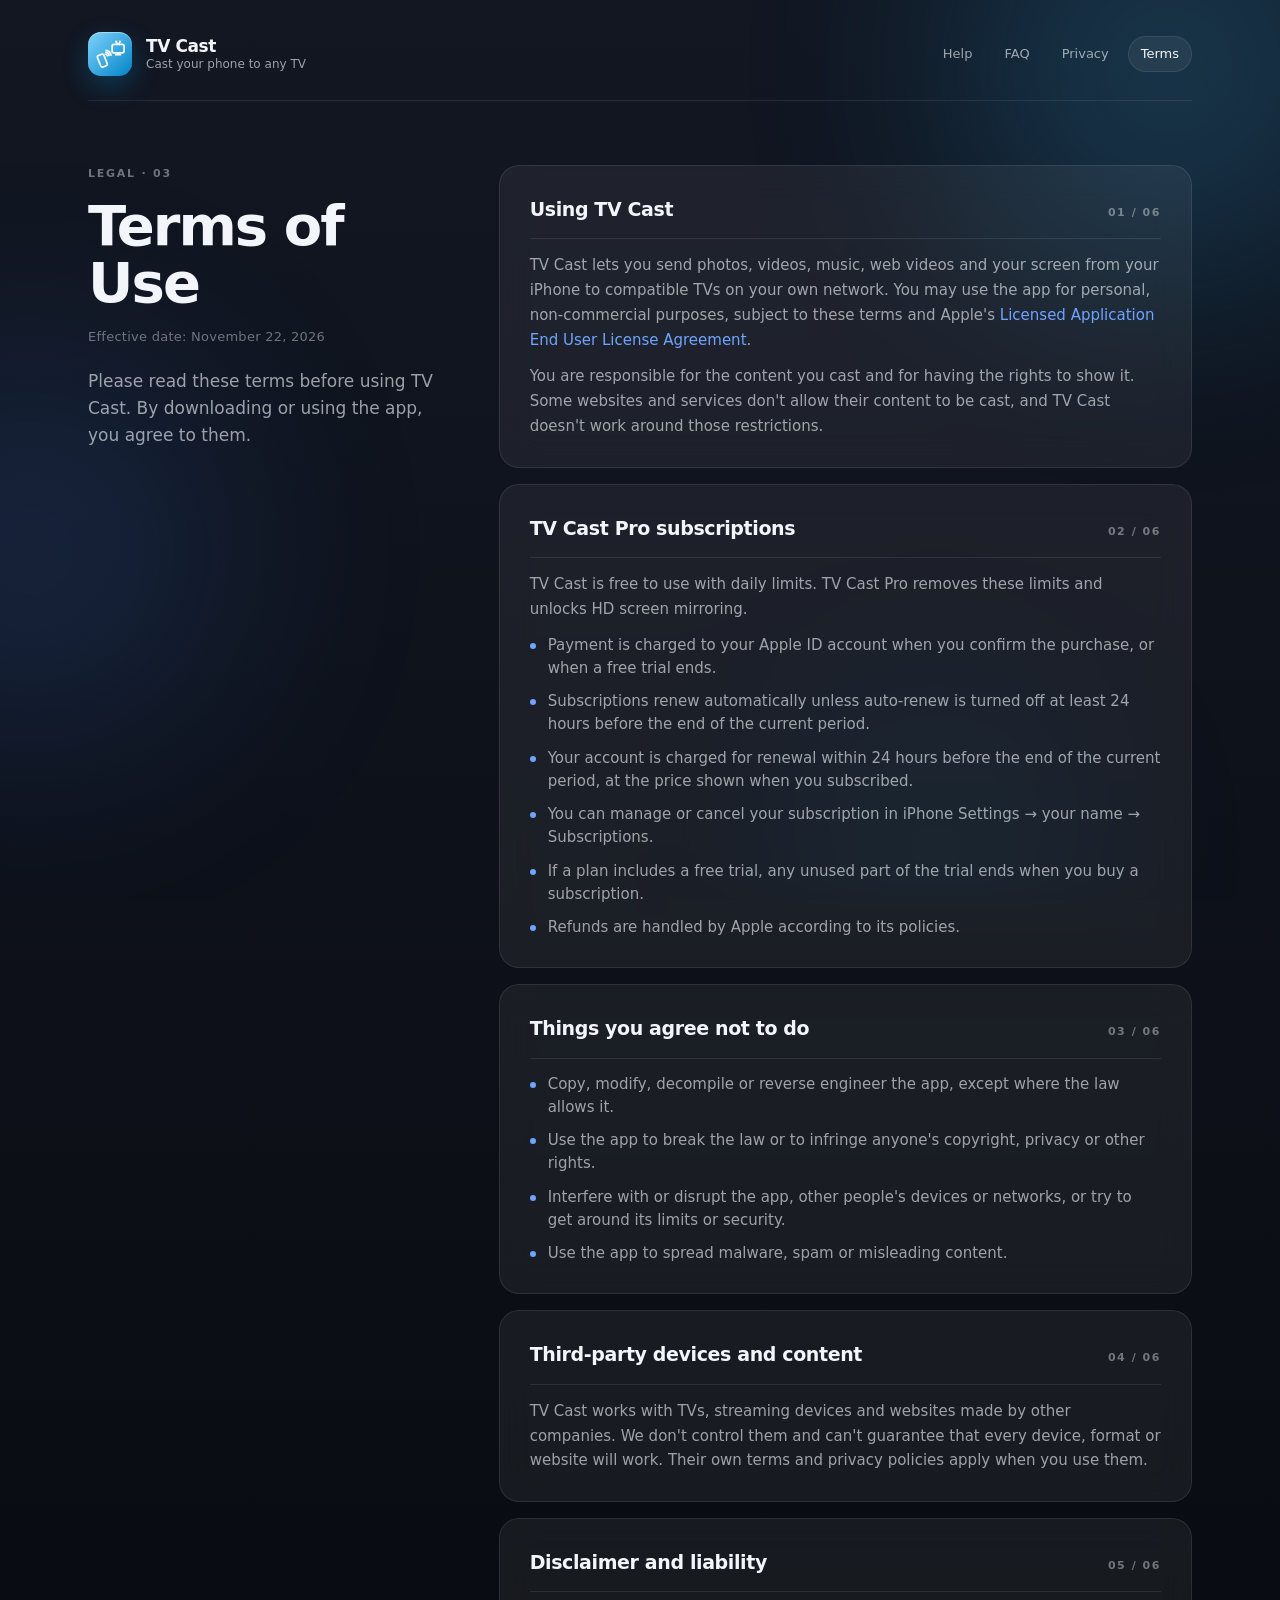
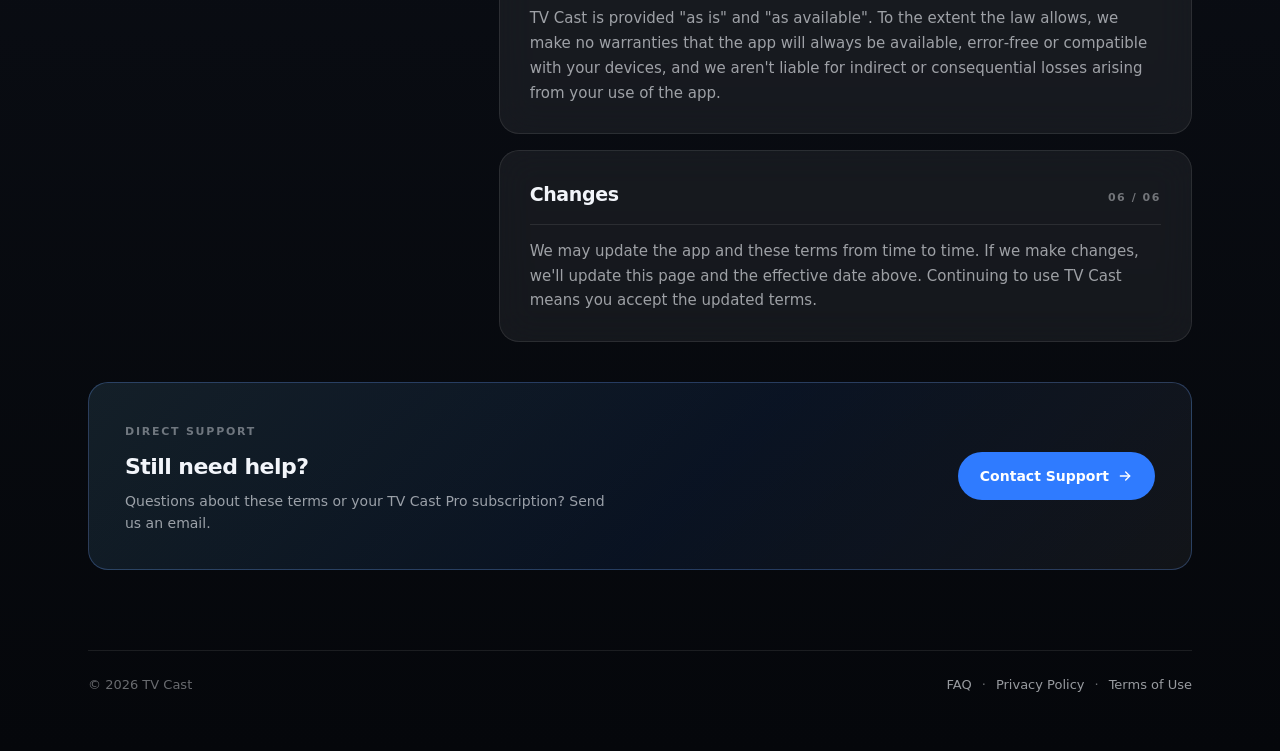
==== terms.html @ f40541a9 "Add TV Cast help center, FAQ, privacy policy and terms of use" ====
<!DOCTYPE html>
<html lang="en">
<head>
  <meta charset="UTF-8">
  <meta name="viewport" content="width=device-width, initial-scale=1.0, viewport-fit=cover">
  <meta name="color-scheme" content="dark">
  <meta name="theme-color" content="#121722">
  <meta name="description" content="Terms of use and subscription terms for the TV Cast app.">
  <title>Terms of Use — TV Cast</title>
  <link rel="stylesheet" href="style.css">
</head>
<body>
  <div class="bg-blooms" aria-hidden="true">
    <div class="bloom bloom--sky"></div>
    <div class="bloom bloom--blue"></div>
    <div class="bloom bloom--deep"></div>
  </div>

  <div class="site-shell">
    <header class="site-header">
      <a class="brand" href="index.html">
        <span class="logo-tile" aria-hidden="true"><svg viewBox="0 0 300 300" fill="none" stroke="#FFFFFF" stroke-width="16" stroke-linecap="round" stroke-linejoin="round"><rect x="170" y="60" width="112" height="80" rx="18"/><path d="M226 140 V154 M204 156 H248"/><path d="M226 60 L210 38 M226 60 L242 38" stroke-width="12"/><circle cx="208" cy="34" r="10" fill="#FFFFFF" stroke="none"/><circle cx="244" cy="34" r="10" fill="#FFFFFF" stroke="none"/><rect x="46" y="154" width="64" height="116" rx="17" transform="rotate(-22 78 212)"/><path d="M107.3 150.3 A20 20 0 0 1 123.7 166.7"/><path d="M110.3 132.5 A38 38 0 0 1 141.5 163.7"/><path d="M113.2 114.8 A56 56 0 0 1 159.2 160.8"/></svg></span>
        <span class="brand-copy">
          <span class="brand-wordmark">TV Cast</span>
          <span class="brand-tagline">Cast your phone to any TV</span>
        </span>
      </a>
      <nav class="site-nav" aria-label="Support navigation">
        <a class="nav-link" href="index.html">Help</a>
        <a class="nav-link" href="faq.html">FAQ</a>
        <a class="nav-link" href="privacy.html">Privacy</a>
        <a class="nav-link nav-link--active" href="terms.html">Terms</a>
      </nav>
    </header>

    <main class="main-content">
      <div class="editorial-split">
        <aside class="editorial-aside">
          <span class="eyebrow">Legal · 03</span>
          <h1 class="display-title display-title--sub">Terms of Use</h1>
          <p class="effective-date">Effective date: November 22, 2026</p>
          <p class="hero-intro">Please read these terms before using TV Cast. By downloading or using the app, you agree to them.</p>
        </aside>
        <div class="editorial-flow">
          <div class="policy-cards">
            <article class="glass-card policy-card">
              <div class="policy-card-head"><h2 class="policy-title">Using TV Cast</h2><span class="section-num">01 / 06</span></div>
              <div class="policy-body"><p>TV Cast lets you send photos, videos, music, web videos and your screen from your iPhone to compatible TVs on your own network. You may use the app for personal, non‑commercial purposes, subject to these terms and Apple's <a href="https://www.apple.com/legal/internet-services/itunes/dev/stdeula/">Licensed Application End User License Agreement</a>.</p><p>You are responsible for the content you cast and for having the rights to show it. Some websites and services don't allow their content to be cast, and TV Cast doesn't work around those restrictions.</p></div>
            </article>
            <article class="glass-card policy-card">
              <div class="policy-card-head"><h2 class="policy-title">TV Cast Pro subscriptions</h2><span class="section-num">02 / 06</span></div>
              <div class="policy-body"><p>TV Cast is free to use with daily limits. TV Cast Pro removes these limits and unlocks HD screen mirroring.</p><ul class="bullet-list"><li>Payment is charged to your Apple ID account when you confirm the purchase, or when a free trial ends.</li><li>Subscriptions renew automatically unless auto‑renew is turned off at least 24 hours before the end of the current period.</li><li>Your account is charged for renewal within 24 hours before the end of the current period, at the price shown when you subscribed.</li><li>You can manage or cancel your subscription in iPhone Settings → your name → Subscriptions.</li><li>If a plan includes a free trial, any unused part of the trial ends when you buy a subscription.</li><li>Refunds are handled by Apple according to its policies.</li></ul></div>
            </article>
            <article class="glass-card policy-card">
              <div class="policy-card-head"><h2 class="policy-title">Things you agree not to do</h2><span class="section-num">03 / 06</span></div>
              <div class="policy-body"><ul class="bullet-list"><li>Copy, modify, decompile or reverse engineer the app, except where the law allows it.</li><li>Use the app to break the law or to infringe anyone's copyright, privacy or other rights.</li><li>Interfere with or disrupt the app, other people's devices or networks, or try to get around its limits or security.</li><li>Use the app to spread malware, spam or misleading content.</li></ul></div>
            </article>
            <article class="glass-card policy-card">
              <div class="policy-card-head"><h2 class="policy-title">Third‑party devices and content</h2><span class="section-num">04 / 06</span></div>
              <div class="policy-body"><p>TV Cast works with TVs, streaming devices and websites made by other companies. We don't control them and can't guarantee that every device, format or website will work. Their own terms and privacy policies apply when you use them.</p></div>
            </article>
            <article class="glass-card policy-card">
              <div class="policy-card-head"><h2 class="policy-title">Disclaimer and liability</h2><span class="section-num">05 / 06</span></div>
              <div class="policy-body"><p>TV Cast is provided "as is" and "as available". To the extent the law allows, we make no warranties that the app will always be available, error‑free or compatible with your devices, and we aren't liable for indirect or consequential losses arising from your use of the app.</p></div>
            </article>
            <article class="glass-card policy-card">
              <div class="policy-card-head"><h2 class="policy-title">Changes</h2><span class="section-num">06 / 06</span></div>
              <div class="policy-body"><p>We may update the app and these terms from time to time. If we make changes, we'll update this page and the effective date above. Continuing to use TV Cast means you accept the updated terms.</p></div>
            </article>
          </div>
        </div>
      </div>

      <section class="contact-card" aria-label="Contact support">
        <div>
          <span class="eyebrow">Direct Support</span>
          <h2 class="contact-title">Still need help?</h2>
          <p class="contact-desc">Questions about these terms or your TV Cast Pro subscription? Send us an email.</p>
        </div>
        <a class="contact-btn" href="mailto:hiepzxc16@gmail.com"><span>Contact Support</span><svg width="16" height="16" viewBox="0 0 24 24" fill="none" stroke="currentColor" stroke-width="2" stroke-linecap="round" stroke-linejoin="round" aria-hidden="true"><path d="M5 12h14"/><path d="M13 6l6 6-6 6"/></svg></a>
      </section>
    </main>

    <footer class="site-footer">
      <span>© 2026 TV Cast</span>
      <div class="footer-links">
        <a href="faq.html">FAQ</a>
        <span aria-hidden="true">·</span>
        <a href="privacy.html">Privacy Policy</a>
        <span aria-hidden="true">·</span>
        <a href="terms.html">Terms of Use</a>
      </div>
    </footer>
  </div>
</body>
</html>
---- style.css ----
:root {
  --bg-top: #121722;
  --bg-bottom: #05070B;
  --ink: #F2F5FA;
  --ink-secondary: rgba(242, 245, 250, 0.62);
  --ink-label: rgba(242, 245, 250, 0.42);
  --accent: #2F7BFF;
  --accent-soft: #6FA4FF;
  --sky-start: #7DD3FC;
  --sky-end: #0284C7;
  --card-bg: rgba(255, 255, 255, 0.06);
  --card-bg-hover: rgba(255, 255, 255, 0.09);
  --card-border: rgba(255, 255, 255, 0.09);
  --hairline: rgba(255, 255, 255, 0.09);
  --radius-card: 20px;
  --font-sans: -apple-system, BlinkMacSystemFont, "SF Pro Display", "SF Pro Text", system-ui, sans-serif;
  color-scheme: dark;
}

*, *::before, *::after { box-sizing: border-box; margin: 0; padding: 0; }

html {
  background: var(--bg-bottom);
  color: var(--ink);
  font-family: var(--font-sans);
  -webkit-font-smoothing: antialiased;
  -moz-osx-font-smoothing: grayscale;
  -webkit-text-size-adjust: 100%;
  scroll-behavior: smooth;
}

body {
  min-height: 100vh;
  background: linear-gradient(180deg, var(--bg-top) 0%, var(--bg-bottom) 100%);
  color: var(--ink);
  font-family: var(--font-sans);
  font-size: 16px;
  line-height: 1.6;
  position: relative;
  overflow-x: hidden;
}

a { color: var(--accent-soft); text-decoration: none; transition: color 0.18s ease, opacity 0.18s ease; }
a:hover { color: var(--ink); }
strong { color: var(--ink); font-weight: 600; }

.bg-blooms { position: fixed; inset: 0; pointer-events: none; z-index: 0; overflow: hidden; }
.bloom { position: absolute; border-radius: 999px; filter: blur(110px); opacity: 0.22; }
.bloom--sky { width: 460px; height: 460px; top: -160px; right: -120px; background: radial-gradient(circle, var(--sky-start) 0%, var(--sky-end) 60%, transparent 100%); }
.bloom--blue { width: 420px; height: 420px; top: 38%; left: -180px; background: radial-gradient(circle, var(--accent-soft) 0%, var(--accent) 65%, transparent 100%); opacity: 0.14; }
.bloom--deep { width: 380px; height: 380px; bottom: -140px; right: 12%; background: radial-gradient(circle, var(--sky-end) 0%, transparent 75%); opacity: 0.16; }

.site-shell {
  position: relative;
  z-index: 1;
  width: 100%;
  max-width: 1200px;
  min-height: 100vh;
  margin: 0 auto;
  padding: 20px 20px 40px;
  display: flex;
  flex-direction: column;
}
@media (min-width: 768px) { .site-shell { padding: 32px 48px 56px; } }

.site-header {
  display: flex;
  flex-wrap: wrap;
  align-items: center;
  justify-content: space-between;
  gap: 16px;
  padding-bottom: 24px;
  border-bottom: 1px solid var(--hairline);
}

.brand { display: inline-flex; align-items: center; gap: 14px; color: var(--ink); }
.brand:hover { color: var(--ink); }

.logo-tile {
  width: 44px;
  height: 44px;
  border-radius: 13px;
  background: linear-gradient(135deg, var(--sky-start) 0%, var(--sky-end) 100%);
  box-shadow: inset 0 1px 0 rgba(255, 255, 255, 0.4), 0 10px 26px rgba(2, 132, 199, 0.32);
  display: inline-flex;
  align-items: center;
  justify-content: center;
  flex-shrink: 0;
}
.logo-tile svg { width: 32px; height: 32px; display: block; }

.brand-copy { display: flex; flex-direction: column; gap: 1px; }
.brand-wordmark { font-size: 17px; font-weight: 800; letter-spacing: -0.025em; line-height: 1.15; color: var(--ink); }
.brand-tagline { font-size: 12px; color: var(--ink-secondary); line-height: 1.2; }

.site-nav { display: flex; align-items: center; gap: 6px; flex-wrap: wrap; }
.nav-link {
  font-size: 13px;
  font-weight: 500;
  color: var(--ink-secondary);
  padding: 7px 12px;
  border-radius: 999px;
  border: 1px solid transparent;
  transition: color 0.18s ease, background-color 0.18s ease, border-color 0.18s ease;
}
.nav-link:hover { color: var(--ink); background: rgba(255, 255, 255, 0.05); }
.nav-link--active { color: var(--ink); background: var(--card-bg); border-color: var(--card-border); }

.main-content { flex: 1; padding-top: 36px; padding-bottom: 56px; }
@media (min-width: 768px) { .main-content { padding-top: 64px; padding-bottom: 80px; } }

.eyebrow { display: inline-block; font-size: 11px; font-weight: 700; letter-spacing: 0.16em; text-transform: uppercase; color: var(--ink-label); }
.display-title { margin-top: 14px; font-size: clamp(38px, 8vw, 68px); font-weight: 800; letter-spacing: -0.035em; line-height: 1.02; color: var(--ink); }
.display-title--sub { font-size: clamp(34px, 6.5vw, 56px); }
.hero-intro { margin-top: 20px; max-width: 520px; font-size: 17px; line-height: 1.6; color: var(--ink-secondary); }
.effective-date { margin-top: 16px; font-size: 13px; font-weight: 500; letter-spacing: 0.02em; color: var(--ink-label); }

.glass-card {
  background: var(--card-bg);
  border: 1px solid var(--card-border);
  border-radius: var(--radius-card);
  backdrop-filter: blur(18px);
  -webkit-backdrop-filter: blur(18px);
}

.icon-tile {
  width: 44px;
  height: 44px;
  border-radius: 13px;
  display: inline-flex;
  align-items: center;
  justify-content: center;
  color: #FFFFFF;
  flex-shrink: 0;
  box-shadow: inset 0 1px 0 rgba(255, 255, 255, 0.35);
}
.icon-tile--sm { width: 36px; height: 36px; border-radius: 10px; }
.icon-tile svg { width: 20px; height: 20px; display: block; }
.icon-tile--sm svg { width: 18px; height: 18px; }

.tile--blue { background: linear-gradient(135deg, #6FA4FF 0%, #2F7BFF 100%); }
.tile--sky { background: linear-gradient(135deg, #7DD3FC 0%, #0284C7 100%); }
.tile--violet { background: linear-gradient(135deg, #8B7CFF 0%, #5B4CF0 100%); }
.tile--teal { background: linear-gradient(135deg, #4FD1C5 0%, #1FA2A0 100%); }
.tile--amber { background: linear-gradient(135deg, #FFB547 0%, #F28C28 100%); }
.tile--graphite { background: linear-gradient(135deg, #8E9AAF 0%, #4E5869 100%); }

.hub-layout { display: grid; grid-template-columns: 1fr; gap: 36px; }
@media (min-width: 900px) { .hub-layout { grid-template-columns: 5fr 7fr; gap: 64px; align-items: start; } }
.hub-hero { position: relative; }
@media (min-width: 900px) { .hub-hero { position: sticky; top: 48px; } }
.hub-cards { display: flex; flex-direction: column; gap: 16px; }
.hub-card {
  display: flex;
  align-items: center;
  gap: 18px;
  padding: 24px;
  color: var(--ink);
  transition: transform 0.2s ease, background-color 0.2s ease, border-color 0.2s ease;
}
@media (min-width: 768px) { .hub-card { padding: 28px 30px; } }
.hub-card:hover { transform: translateY(-2px); background: var(--card-bg-hover); border-color: rgba(255, 255, 255, 0.16); color: var(--ink); }
.hub-card-body { flex: 1; min-width: 0; display: flex; flex-direction: column; }
.hub-card-meta, .hub-card-title, .hub-card-desc { display: block; }
.hub-card-meta { font-size: 11px; font-weight: 700; letter-spacing: 0.14em; text-transform: uppercase; color: var(--ink-label); margin-bottom: 4px; }
.hub-card-title { font-size: 20px; font-weight: 800; letter-spacing: -0.02em; color: var(--ink); }
.hub-card-desc { margin-top: 4px; font-size: 14px; color: var(--ink-secondary); line-height: 1.45; }

.arrow-circle {
  width: 36px;
  height: 36px;
  border-radius: 999px;
  border: 1px solid var(--card-border);
  display: inline-flex;
  align-items: center;
  justify-content: center;
  color: var(--ink-secondary);
  flex-shrink: 0;
  transition: transform 0.2s ease, color 0.2s ease, border-color 0.2s ease;
}
.hub-card:hover .arrow-circle { transform: translateX(3px); color: var(--ink); border-color: rgba(255, 255, 255, 0.24); }

.editorial-split { display: grid; grid-template-columns: 1fr; gap: 36px; }
@media (min-width: 900px) { .editorial-split { grid-template-columns: 4fr 8fr; gap: 64px; align-items: start; } }
.editorial-aside { display: flex; flex-direction: column; }
@media (min-width: 900px) { .editorial-aside { position: sticky; top: 40px; } }
.aside-toc { margin-top: 28px; padding-top: 20px; border-top: 1px solid var(--hairline); display: none; }
@media (min-width: 900px) { .aside-toc { display: flex; flex-direction: column; gap: 10px; } }
.toc-link { font-size: 13px; color: var(--ink-secondary); display: flex; align-items: center; justify-content: space-between; }
.toc-link:hover { color: var(--ink); }
.editorial-flow { display: flex; flex-direction: column; gap: 36px; }

.faq-group { display: flex; flex-direction: column; gap: 12px; scroll-margin-top: 24px; }
.faq-group-head { display: flex; align-items: center; justify-content: space-between; padding-bottom: 10px; border-bottom: 1px solid var(--hairline); }
.faq-list { display: flex; flex-direction: column; gap: 10px; }
.faq-item { overflow: hidden; transition: background-color 0.18s ease, border-color 0.18s ease; }
.faq-item[open] { background: rgba(255, 255, 255, 0.08); border-color: rgba(255, 255, 255, 0.15); }
.faq-summary { list-style: none; padding: 18px 20px; display: flex; align-items: center; gap: 14px; cursor: pointer; user-select: none; -webkit-user-select: none; }
.faq-summary::-webkit-details-marker { display: none; }
.faq-question { flex: 1; font-size: 16px; font-weight: 600; letter-spacing: -0.01em; color: var(--ink); line-height: 1.35; }
.faq-chevron { width: 24px; height: 24px; display: inline-flex; align-items: center; justify-content: center; color: var(--ink-secondary); flex-shrink: 0; transition: transform 0.22s ease; }
.faq-item[open] .faq-chevron { transform: rotate(180deg); color: var(--ink); }
.faq-answer { padding: 0 20px 20px 70px; font-size: 15px; color: var(--ink-secondary); line-height: 1.65; }
@media (max-width: 520px) { .faq-answer { padding: 0 20px 20px 20px; } }
.faq-answer p + p, .faq-answer p + ol, .faq-answer ol + p, .faq-answer p + ul, .faq-answer ul + p { margin-top: 12px; }

.steps { padding-left: 20px; display: flex; flex-direction: column; gap: 6px; }
.steps li::marker { color: var(--accent-soft); font-weight: 700; }

.summary-card {
  padding: 26px;
  background: linear-gradient(145deg, rgba(125, 211, 252, 0.10) 0%, rgba(47, 123, 255, 0.08) 100%);
  border: 1px solid rgba(111, 164, 255, 0.28);
  border-radius: var(--radius-card);
}
.summary-title { margin-top: 8px; font-size: 20px; font-weight: 800; letter-spacing: -0.02em; color: var(--ink); }

.bullet-list { margin-top: 14px; list-style: none; display: flex; flex-direction: column; gap: 10px; }
.bullet-list li { position: relative; padding-left: 18px; font-size: 15px; color: var(--ink-secondary); line-height: 1.55; }
.bullet-list li::before { content: ""; position: absolute; left: 0; top: 9px; width: 6px; height: 6px; border-radius: 999px; background: var(--accent-soft); }

.policy-cards { display: flex; flex-direction: column; gap: 16px; }
.policy-card { padding: 24px; }
@media (min-width: 768px) { .policy-card { padding: 28px 30px; } }
.policy-card-head { display: flex; align-items: baseline; justify-content: space-between; gap: 12px; padding-bottom: 14px; border-bottom: 1px solid var(--hairline); }
.policy-title { font-size: 19px; font-weight: 800; letter-spacing: -0.02em; color: var(--ink); }
.section-num { font-size: 11px; font-weight: 700; letter-spacing: 0.14em; color: var(--ink-label); flex-shrink: 0; }
.policy-body { margin-top: 14px; font-size: 15px; color: var(--ink-secondary); line-height: 1.65; }
.policy-body p + p, .policy-body p + .bullet-list { margin-top: 12px; }

.contact-card {
  margin-top: 40px;
  padding: 28px 24px;
  border-radius: var(--radius-card);
  background: linear-gradient(135deg, rgba(125, 211, 252, 0.11) 0%, rgba(47, 123, 255, 0.09) 55%, rgba(255, 255, 255, 0.05) 100%);
  border: 1px solid rgba(111, 164, 255, 0.28);
  display: flex;
  flex-direction: column;
  gap: 18px;
}
@media (min-width: 768px) {
  .contact-card { padding: 34px 36px; flex-direction: row; align-items: center; justify-content: space-between; gap: 32px; }
}
.contact-title { margin-top: 6px; font-size: 22px; font-weight: 800; letter-spacing: -0.025em; color: var(--ink); }
.contact-desc { margin-top: 6px; font-size: 14px; color: var(--ink-secondary); max-width: 480px; }
.contact-btn {
  display: inline-flex;
  align-items: center;
  justify-content: center;
  gap: 8px;
  padding: 13px 22px;
  border-radius: 999px;
  background: var(--accent);
  color: #FFFFFF;
  font-size: 14px;
  font-weight: 600;
  white-space: nowrap;
  align-self: flex-start;
  transition: background-color 0.18s ease, transform 0.15s ease;
}
@media (min-width: 768px) { .contact-btn { align-self: center; } }
.contact-btn:hover { background: #4489FF; color: #FFFFFF; transform: translateY(-1px); }

.site-footer {
  margin-top: auto;
  padding-top: 24px;
  border-top: 1px solid var(--hairline);
  display: flex;
  flex-wrap: wrap;
  align-items: center;
  justify-content: space-between;
  gap: 12px;
  font-size: 13px;
  color: var(--ink-label);
}
.footer-links { display: flex; flex-wrap: wrap; align-items: center; gap: 10px; }
.footer-links a { color: var(--ink-secondary); }
.footer-links a:hover { color: var(--ink); }
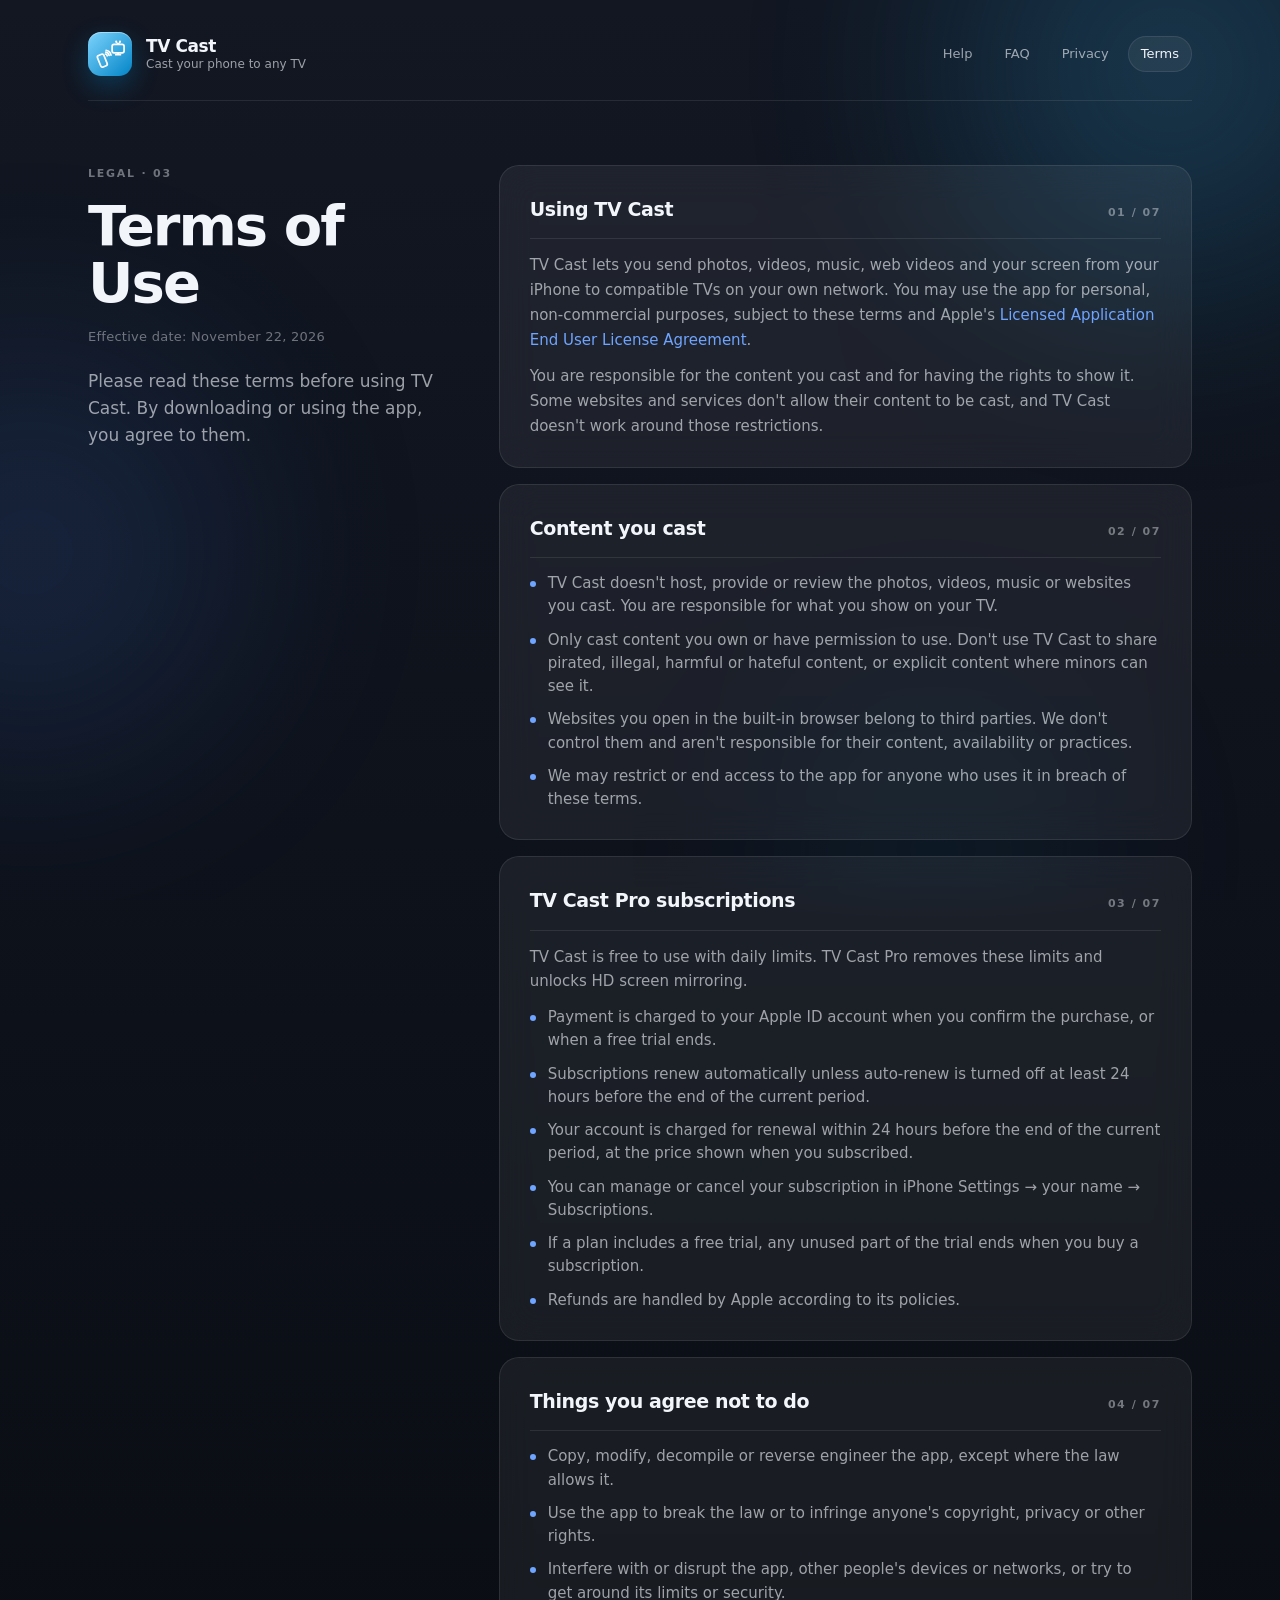
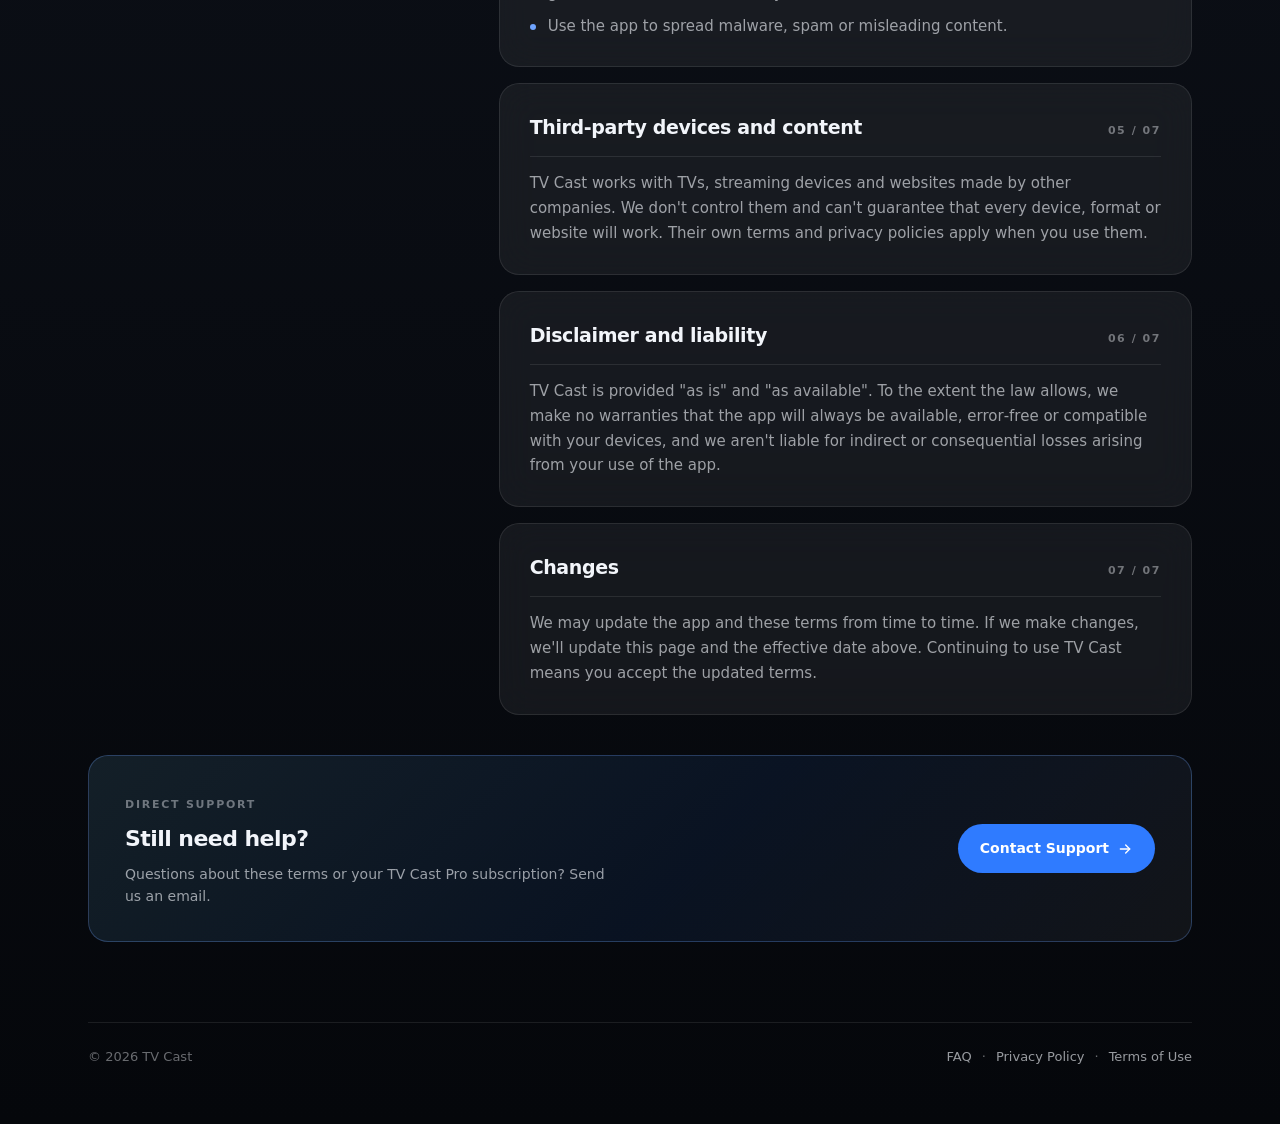
==== commit 557e3cf6: "Add Content you cast section to Terms of Use" ====
--- a/terms.html
+++ b/terms.html
@@ -44,27 +44,31 @@
         <div class="editorial-flow">
           <div class="policy-cards">
             <article class="glass-card policy-card">
-              <div class="policy-card-head"><h2 class="policy-title">Using TV Cast</h2><span class="section-num">01 / 06</span></div>
+              <div class="policy-card-head"><h2 class="policy-title">Using TV Cast</h2><span class="section-num">01 / 07</span></div>
               <div class="policy-body"><p>TV Cast lets you send photos, videos, music, web videos and your screen from your iPhone to compatible TVs on your own network. You may use the app for personal, non‑commercial purposes, subject to these terms and Apple's <a href="https://www.apple.com/legal/internet-services/itunes/dev/stdeula/">Licensed Application End User License Agreement</a>.</p><p>You are responsible for the content you cast and for having the rights to show it. Some websites and services don't allow their content to be cast, and TV Cast doesn't work around those restrictions.</p></div>
             </article>
             <article class="glass-card policy-card">
-              <div class="policy-card-head"><h2 class="policy-title">TV Cast Pro subscriptions</h2><span class="section-num">02 / 06</span></div>
+              <div class="policy-card-head"><h2 class="policy-title">Content you cast</h2><span class="section-num">02 / 07</span></div>
+              <div class="policy-body"><ul class="bullet-list"><li>TV Cast doesn't host, provide or review the photos, videos, music or websites you cast. You are responsible for what you show on your TV.</li><li>Only cast content you own or have permission to use. Don't use TV Cast to share pirated, illegal, harmful or hateful content, or explicit content where minors can see it.</li><li>Websites you open in the built‑in browser belong to third parties. We don't control them and aren't responsible for their content, availability or practices.</li><li>We may restrict or end access to the app for anyone who uses it in breach of these terms.</li></ul></div>
+            </article>
+            <article class="glass-card policy-card">
+              <div class="policy-card-head"><h2 class="policy-title">TV Cast Pro subscriptions</h2><span class="section-num">03 / 07</span></div>
               <div class="policy-body"><p>TV Cast is free to use with daily limits. TV Cast Pro removes these limits and unlocks HD screen mirroring.</p><ul class="bullet-list"><li>Payment is charged to your Apple ID account when you confirm the purchase, or when a free trial ends.</li><li>Subscriptions renew automatically unless auto‑renew is turned off at least 24 hours before the end of the current period.</li><li>Your account is charged for renewal within 24 hours before the end of the current period, at the price shown when you subscribed.</li><li>You can manage or cancel your subscription in iPhone Settings → your name → Subscriptions.</li><li>If a plan includes a free trial, any unused part of the trial ends when you buy a subscription.</li><li>Refunds are handled by Apple according to its policies.</li></ul></div>
             </article>
             <article class="glass-card policy-card">
-              <div class="policy-card-head"><h2 class="policy-title">Things you agree not to do</h2><span class="section-num">03 / 06</span></div>
+              <div class="policy-card-head"><h2 class="policy-title">Things you agree not to do</h2><span class="section-num">04 / 07</span></div>
               <div class="policy-body"><ul class="bullet-list"><li>Copy, modify, decompile or reverse engineer the app, except where the law allows it.</li><li>Use the app to break the law or to infringe anyone's copyright, privacy or other rights.</li><li>Interfere with or disrupt the app, other people's devices or networks, or try to get around its limits or security.</li><li>Use the app to spread malware, spam or misleading content.</li></ul></div>
             </article>
             <article class="glass-card policy-card">
-              <div class="policy-card-head"><h2 class="policy-title">Third‑party devices and content</h2><span class="section-num">04 / 06</span></div>
+              <div class="policy-card-head"><h2 class="policy-title">Third‑party devices and content</h2><span class="section-num">05 / 07</span></div>
               <div class="policy-body"><p>TV Cast works with TVs, streaming devices and websites made by other companies. We don't control them and can't guarantee that every device, format or website will work. Their own terms and privacy policies apply when you use them.</p></div>
             </article>
             <article class="glass-card policy-card">
-              <div class="policy-card-head"><h2 class="policy-title">Disclaimer and liability</h2><span class="section-num">05 / 06</span></div>
+              <div class="policy-card-head"><h2 class="policy-title">Disclaimer and liability</h2><span class="section-num">06 / 07</span></div>
               <div class="policy-body"><p>TV Cast is provided "as is" and "as available". To the extent the law allows, we make no warranties that the app will always be available, error‑free or compatible with your devices, and we aren't liable for indirect or consequential losses arising from your use of the app.</p></div>
             </article>
             <article class="glass-card policy-card">
-              <div class="policy-card-head"><h2 class="policy-title">Changes</h2><span class="section-num">06 / 06</span></div>
+              <div class="policy-card-head"><h2 class="policy-title">Changes</h2><span class="section-num">07 / 07</span></div>
               <div class="policy-body"><p>We may update the app and these terms from time to time. If we make changes, we'll update this page and the effective date above. Continuing to use TV Cast means you accept the updated terms.</p></div>
             </article>
           </div>
